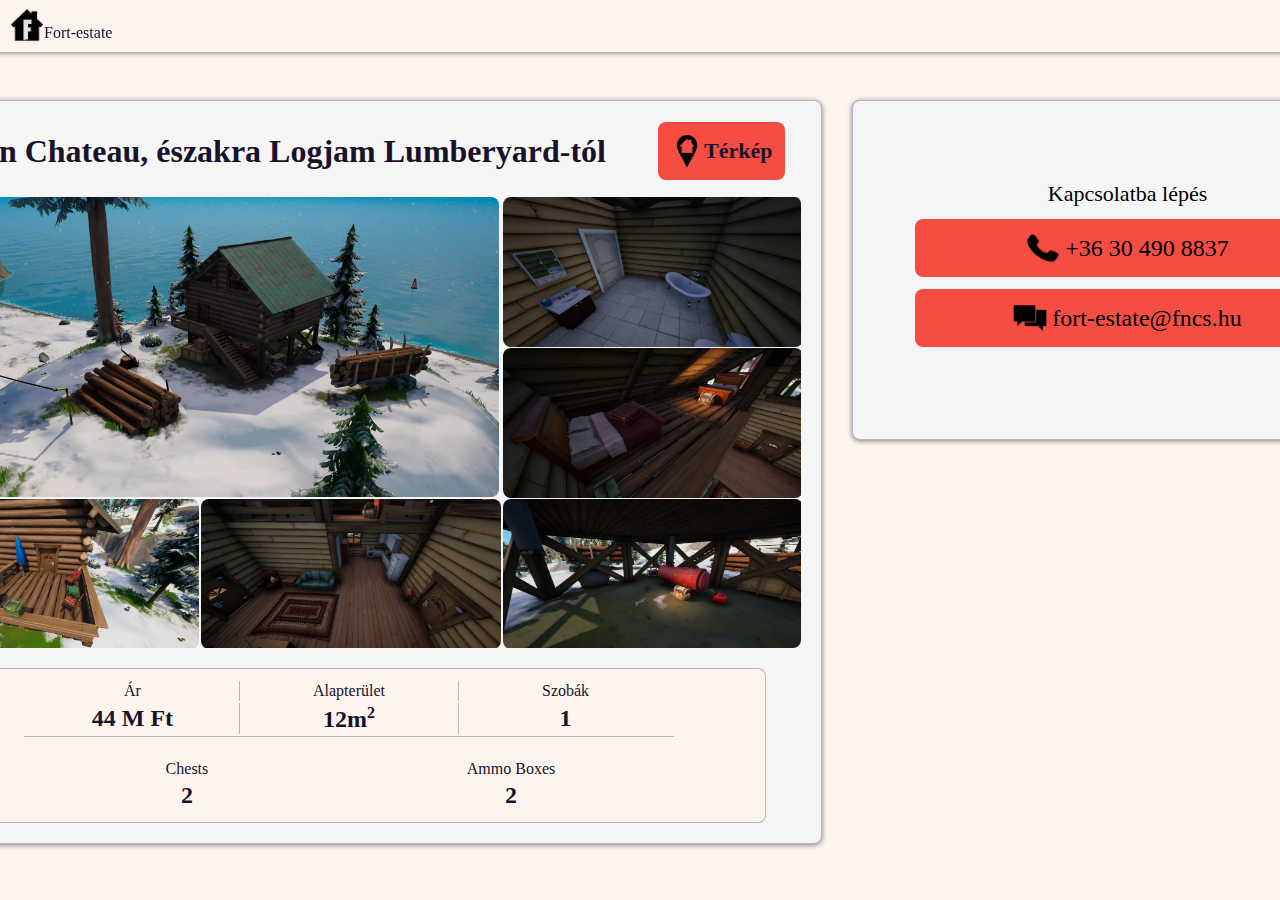
==== ChoppinChateau.html @ 63ad4fa8 "final commit" ====
<!DOCTYPE html>
<html lang="hu">
<head>
    <meta charset="UTF-8">
    <meta name="viewport" content="width=device-width, initial-scale=1.0">
    <title>Choppin Chateau</title>
    <link rel="stylesheet" href="CSS1.css">
    <link rel="stylesheet" href="CSS2.css">
    <link rel="icon" href="Images/Icons/icon.png">
</head>
<body style="height: fit-content;">
    <header>
        <a class="logo" href="index.html">
            <img src="Images/Icons/icon.png" style="width: 34px;">
            <div class="BoxText" style="align-items: end">
                Fort-estate
            </div> 
        </a>
    </header>
    <div style="height: 100px;"></div>


    <div class="mainDiv">
        <div class="shadowBox" style="width: 903px;height: min-content;padding: 20px; min-width: 903px;">

            <div class="titleBox">
                <div style="display: flex;width: fit-content;align-items: center;">
                    Choppin Chateau, északra Logjam Lumberyard-tól
                </div>
                <a href="map.html#ChoppinChateau" style="display: flex;width: fit-content;">
                    <div class="mapBtn" >
                        <img src="Images/Icons/mapicon.png" style="height: 34px;width: 34px;">
                        <div class="BoxText">Térkép</div>
                    </div>
                </a>



                
            </div>

            <div id="imageContainer" style="width: 903px;height: 452px;">

                <div>
                    <div class="imgDiv image1">
                        <img class="img" src="Images/ChoppinChateau/ChoppinChateau (3).png" style="width: 600px;">
                    </div>


                    <div class="images2">
                        <div class="imgDiv image2">
                            <img class="img" src="Images/ChoppinChateau/ChoppinChateau (2).png">
                        </div>
                        <div class="imgDiv image2">
                            <img class="img" src="Images/ChoppinChateau/ChoppinChateau (4).png">
                        </div>
                    </div>


                </div>

                <div class="images3">
                    <div class="imgDiv image3">
                        <img class="img" src="Images/ChoppinChateau/ChoppinChateau (1).png">
                    </div>
                    <div class="imgDiv image3">
                        <img class="img" src="Images/ChoppinChateau/ChoppinChateau (5).png">
                    </div>
                    <div class="imgDiv image3">
                        <img class="img" src="Images/ChoppinChateau/ChoppinChateau (6).png">
                    </div>
                </div>  
            </div>

            <div class="details">
                <table style="border-bottom: 1px solid #6359856c;">
                    <tr>
                        <td style="border-right: 1px solid #6359856c;">Ár</td>
                        <td>Alapterület</td>
                        <td style="border-left: 1px solid #6359856c;">Szobák</td>
                    </tr>
                    <tr>
                        <td style="border-right: 1px solid #6359856c;"><strong>44 M Ft</strong></td>
                        <td><strong>12m<sup>2</sup></strong></td>
                        <td style="border-left: 1px solid #6359856c;"><strong>1</strong></td>
                    </tr>
                </table>
                <div style="height: 20px;"></div>
                <table>
                    <tr>
                        <td>Chests</td><td>Ammo Boxes</td>
                    </tr>
                    <tr>
                        <td><strong>2</strong></td><td><strong>2</strong></td>
                    </tr>
                </table>
                </table>
            </div>


        </div>
        <div class="shadowBox contact" style="width: 15%;">

            <div>Kapcsolatba lépés</div>
            <div class="contactSegment"><img src="Images/Icons/phoneicon.png" style="width:34px;margin-right: 5px;">
                <div class="number">+36 30 490 8837</div>
            </div>
            <div class="contactSegment"><img src="Images/Icons/chaticon.png"  style="width:34px;margin-right: 5px;">
                <div class="number">fort-estate@fncs.hu</div>
            </div>
        </div>
    </div>


</body>
</html>
<script src="JS2.js"></script>
---- CSS1.css ----
header{
    position: fixed;
    transform: translate(-8px,-10px);
    box-shadow: 0px 1px 5px 0px rgba(0, 0, 0, 0.5);
    display: flex;
    width: 100%;
    height: min-content;
    padding: 18px;
    background-color: #FCF5EE;
    z-index: 100;
    padding-bottom: 10px;
}
body{
    background-color: #FCF5EE;
    margin: 0%;
}

.mainDiv{
    display: flex;
    justify-content: center;
    margin: auto;
}

.searchbox{
    background-color: #443C68;
    border-radius: 8px;
    padding: 12px;
    display: flex;
    justify-content: left;
    min-width: 350px;
    width: 30%;
}
.segment{
    background-color: #F5F5F5;
    color: #18122B;
    padding: 12px;
    border-radius: 8px;
    margin: 4px;
}
.searchBtn{
    padding: 12px;
    border-radius: 8px;
    margin: 4px;
    background-color: #F54D42;
    width:34px;
    height: 34px;
}
.searchBtnBtn{
    height: 33px;
    padding: 0%;
    border: none;
    margin: 0%;
    background-color: #00000000;
    color: #18122B;
}


.BoxText{
    display: flex;
    align-items: center;
    user-select: none;
    width: 100%;
    height: 100%;
}

.mapBtn{
    padding: 0%;
    border: none;
    margin: 0%;
    

    height: 34px;
    background-color: #5e5d5d;
    color: #18122B;
    font-size: 22px;
    display: flex;
    justify-items: left;

    padding: 12px;
    border-radius: 8px;
    margin: 16px;
    background-color: #F54D42;
    width:fit-content;
    height: 34px;
}


.resultsInfo{
    min-width: 450px;
    width: 40%;
    margin-top: 40px;
    font-size: 20px;
}

.shadowBox{
    border-radius: 8px;
    border: 1px solid #6359856c;
    padding: 12px;
    display: block;
    min-width: 450px;
    height: min-content;
    width: 40%;
    background-color: #F5F5F5;
    box-shadow: 0px 1px 5px 0px rgba(0, 0, 0, 0.5);
    margin-left: 15px;
    margin-right: 15px;
}

.resultImage{
    height: 150px;
    
}

.border{
    display: flex;
    height: 150px;
    width: 95%;
    border: 1px solid #635985;
    border-radius: 8px;
    overflow: hidden;
    margin: auto;
    margin-bottom: 15px;
    margin-top: 15px;
    justify-content: left;  
    background-color: #FCF5EE; 
}

.resultText{
    font-size: 20px;
    padding: 15px;
}

.price{
    color:#18122B;
}

.locationText{
    font-size: 16px;
    margin-bottom: 20px;
    display: flex;
    justify-items: left;
}
table{
    font-size: 12px;
}
.line{
    border-right: 5px solid #00000000;
}
sup{
    font-size: 8px;
}
img{
    pointer-events: none;
    user-select: none;
}
a:any-link{
    text-decoration: none;
    color: #18122B;
}

.searchBtn:hover{
    cursor:pointer;
}

.dropDownPos{
    display: none;
    position: absolute;
    top: 180px;
    z-index: 50;
}
.dropDownText{
    width: max-content;
    height: min-content;
    background-color: #00000000;
    color: #18122B;
    margin: 0%;
    width: 130px;
    text-align: left;
    user-select: none;
}

.dropdownBtn:hover{
    background-color: #F0DECB;
    cursor: pointer;
}

.dropdownBtn{
    border: none;
    background-color: #00000000;
    display: flex;
    justify-content: left;
    margin-bottom: 3px;
    margin-top: 3px;
    width: 130px;
    user-select: none;
    
}

.dropDown{
    width: 150px;
    height: 100px;
    background-color: #F5F5F5;
    color: #18122B;
    padding: 8px;
    border-radius: 8px;
    margin-left: 2px;
    border: 2px solid #6359856c;
    border-top: none;

    overflow-x: hidden;
    overflow-y: scroll;
}

#searchField:hover{
    cursor: text;
}
#searchField{
    z-index: 50;
}


#exit{
    opacity: 0%;
    display: none;
}
.exit{
    position: absolute;
    left: 0;
    top: 0;
    width: 100%;
    height: 100%;
    user-select: none;
    z-index: 49;
}

input{
    border: none;
    background-color: #00000000;
}

.front{
    z-index: 50;
}

.loc{
    width: fit-content;
}

.logo{
    display: flex;
    justify-content: left;
}

.images{
    width: 30%;
    overflow: hidden;
    height: fit-content;
}
---- CSS2.css ----
#imageContainer{
    display: flex;
    overflow: hidden;
    border-radius: 8px;
    align-items: start;
    justify-items: left;
}
.img{
    vertical-align: middle;
    width: 300px;
    pointer-events: all;
}

.imgDiv{
    overflow: hidden;
    border-radius: 8px;
    margin: 1px;
}

.image1{
    width: 600px; 
    height: 300px;
}
.image2{
    width: 300px;
    height: 150px;
}
.image3{
    width: 300px;
    height: 150px;
}

.images1{
    display: flex;
    justify-items: left;
}

.images2{
    display: flex;
    justify-items: left;
}

.images3{
    display: block;
}

.details{
    width: 90%;
    border: 1px solid #6359856c;
    border-radius: 8px;
    padding: 10px;
    margin: auto;
    margin-top: 20px;
    background-color: #FCF5EE;
}

table{
    width: 80%;
    margin: auto;
}
td{
    text-align: center;
    width: 20%;
    font-size: 16px;
    color:#18122B;
}
.cell3{
    width: 33.33%;
}

strong{
    font-size: 24px;
}

.contact{
    padding: 50px;
    padding-top: 80px;
    padding-bottom: 80px;
    text-align: center;
    font-size: 22px;
}

.contactSegment{
    background-color: #F54D42;
    padding: 12px;
    border-radius: 8px;
    font-size: 24px;
    height: 34px;
    display: flex;
    justify-content: center;
    margin: 12px;
}
.number{
    display: flex;
    align-items: center;
    height: 34px;
}

.titleBox{
    font-size: 32px;
    color: #18122B;
    margin-top: -15px;
    font-weight:600;
    display: flex;
    justify-content: space-between;
}
sup{
    font-size: 16px;
}
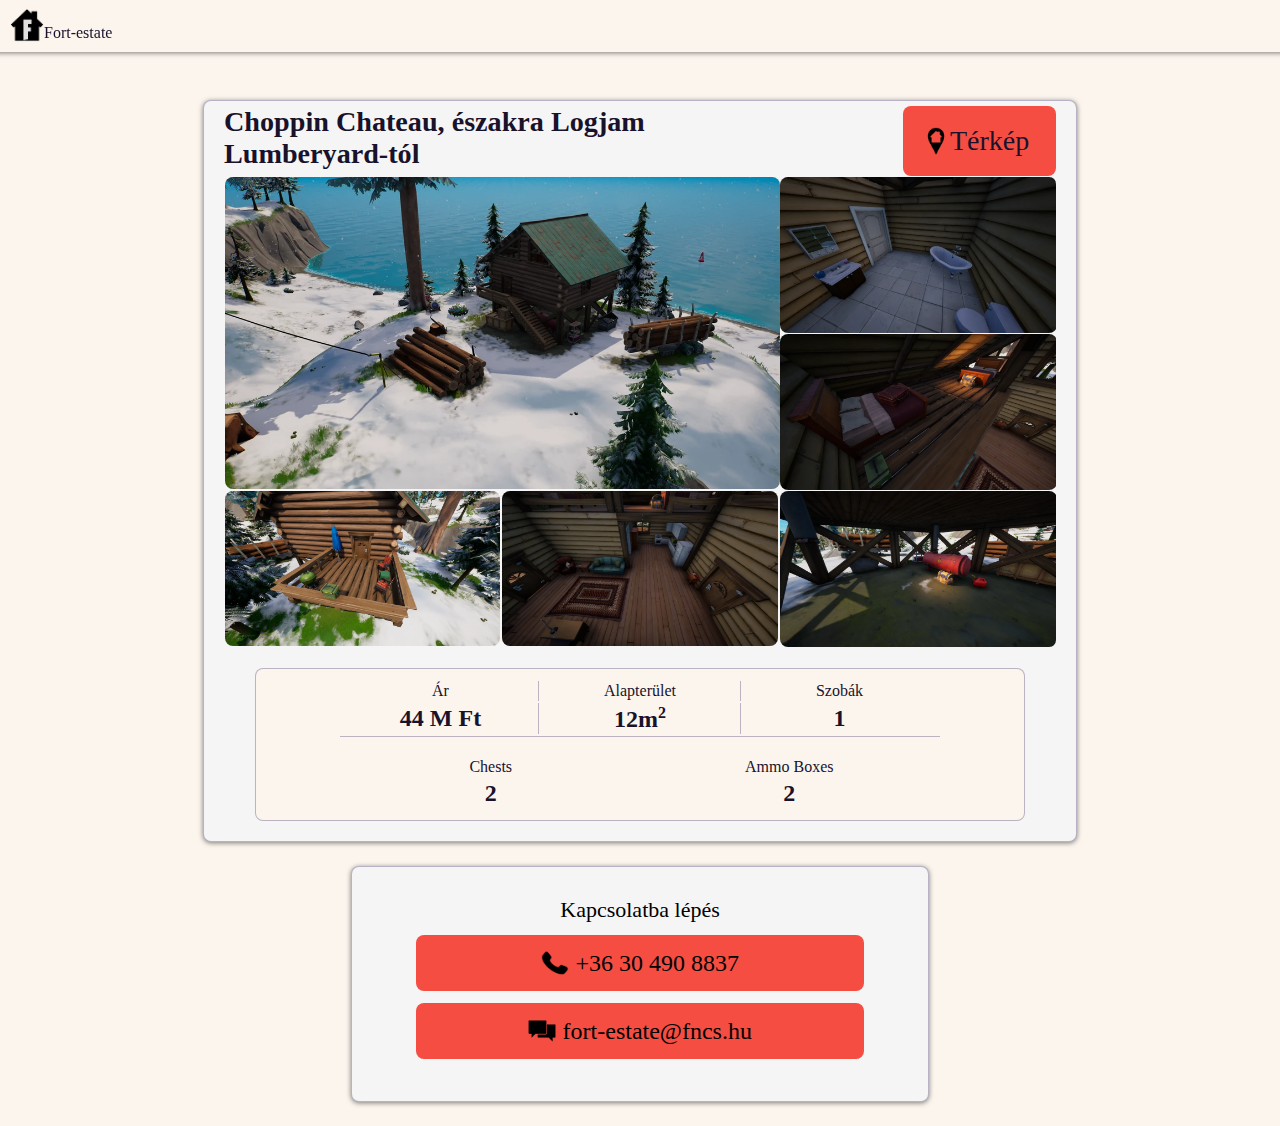
==== commit 926392e0: "test" ====
--- a/ChoppinChateau.html
+++ b/ChoppinChateau.html
@@ -21,16 +21,16 @@
 
 
     <div class="mainDiv">
-        <div class="shadowBox" style="width: 903px;height: min-content;padding: 20px; min-width: 903px;">
+        <div class="shadowBox">
 
             <div class="titleBox">
-                <div style="display: flex;width: fit-content;align-items: center;">
+                <div class="title">
                     Choppin Chateau, északra Logjam Lumberyard-tól
                 </div>
-                <a href="map.html#ChoppinChateau" style="display: flex;width: fit-content;">
-                    <div class="mapBtn" >
-                        <img src="Images/Icons/mapicon.png" style="height: 34px;width: 34px;">
-                        <div class="BoxText">Térkép</div>
+                <a href="map.html#ChoppinChateau" class="mapLink">
+                    <div class="mapBtn2" >
+                        <img src="Images/Icons/mapicon.png" class="mapIcon">
+                        <div class="MapBoxText">Térkép</div>
                     </div>
                 </a>
 
@@ -39,11 +39,11 @@
                 
             </div>
 
-            <div id="imageContainer" style="width: 903px;height: 452px;">
+            <div id="imageContainer">
 
-                <div>
+                <div class="images1">
                     <div class="imgDiv image1">
-                        <img class="img" src="Images/ChoppinChateau/ChoppinChateau (3).png" style="width: 600px;">
+                        <img class="img" src="Images/ChoppinChateau/ChoppinChateau (3).png">
                     </div>
 
 
@@ -85,7 +85,7 @@
                         <td style="border-left: 1px solid #6359856c;"><strong>1</strong></td>
                     </tr>
                 </table>
-                <div style="height: 20px;"></div>
+                <div class="space"></div>
                 <table>
                     <tr>
                         <td>Chests</td><td>Ammo Boxes</td>
@@ -99,13 +99,13 @@
 
 
         </div>
-        <div class="shadowBox contact" style="width: 15%;">
+        <div class="shadowBox contact">
 
-            <div>Kapcsolatba lépés</div>
-            <div class="contactSegment"><img src="Images/Icons/phoneicon.png" style="width:34px;margin-right: 5px;">
+            <div class="contactTitle">Kapcsolatba lépés</div>
+            <div class="contactSegment"><img src="Images/Icons/phoneicon.png" class="contactIcon">
                 <div class="number">+36 30 490 8837</div>
             </div>
-            <div class="contactSegment"><img src="Images/Icons/chaticon.png"  style="width:34px;margin-right: 5px;">
+            <div class="contactSegment"><img src="Images/Icons/chaticon.png"  class="contactIcon">
                 <div class="number">fort-estate@fncs.hu</div>
             </div>
         </div>
--- a/CSS2.css
+++ b/CSS2.css
@@ -4,10 +4,11 @@
     border-radius: 8px;
     align-items: start;
     justify-items: left;
+    width: 100%;
 }
 .img{
     vertical-align: middle;
-    width: 300px;
+    width: 100%;
     pointer-events: all;
 }
 
@@ -16,33 +17,39 @@
     border-radius: 8px;
     margin: 1px;
 }
-
 .image1{
-    width: 600px; 
-    height: 300px;
+    width: 100%; 
+    height: min-content;
 }
 .image2{
-    width: 300px;
-    height: 150px;
+    display: flex;
+    justify-content: left;
+    width: 50%; 
+    height: min-content;
 }
 .image3{
-    width: 300px;
-    height: 150px;
+    width: 100%;
+    height: min-content;
+}
+.images1{
+    width: calc((2%/3)*100);
+}
+.images2{
+    display: flex;
+}
+.images3{
+    display: block;
+    width: calc((1%/3)*100);
+    height: min-content;
 }
 
-.images1{
-    display: flex;
-    justify-items: left;
-}
-
-.images2{
-    display: flex;
-    justify-items: left;
-}
-
-.images3{
-    display: block;
-}
+.shadowBox{
+    width: 35%;
+    height: min-content;
+    padding: 20px;
+    min-width: 0%;
+    transition-duration: 1s;
+}  
 
 .details{
     width: 90%;
@@ -61,7 +68,7 @@
 td{
     text-align: center;
     width: 20%;
-    font-size: 16px;
+    font-size: min(2.2vw, 16px);
     color:#18122B;
 }
 .cell3{
@@ -69,41 +76,123 @@
 }
 
 strong{
-    font-size: 24px;
+    font-size: min(2.2vw, 24px);
 }
 
+
 .contact{
-    padding: 50px;
-    padding-top: 80px;
-    padding-bottom: 80px;
+    padding: 5vw;
+    padding-top: 3vw;
+    padding-bottom: 3vw;
     text-align: center;
-    font-size: 22px;
+    width: 15%;
+    transition-duration: 0s;
 }
-
+.contactTitle{
+    font-size: min(2.5vw, 22px);
+}
 .contactSegment{
     background-color: #F54D42;
     padding: 12px;
     border-radius: 8px;
-    font-size: 24px;
-    height: 34px;
+    height: min(2.5vw, 34px);
     display: flex;
     justify-content: center;
     margin: 12px;
+    align-items: center;
+    width: calc(100% - 24px);
+    margin-right: auto;
+    margin-left: auto;
 }
 .number{
     display: flex;
     align-items: center;
     height: 34px;
+    font-size: min(2.3vw, 24px);
+}
+
+.contactIcon{
+    width: min(2.2vw, 34px);
+    margin-right: 0.5vw;
+    height: min-content;
 }
 
 .titleBox{
-    font-size: 32px;
+
     color: #18122B;
     margin-top: -15px;
-    font-weight:600;
+    
     display: flex;
     justify-content: space-between;
+    width: 100%;
 }
 sup{
-    font-size: 16px;
+    font-size: min(1.8vw, 16px);
+}
+ 
+.title{
+    font-size: min(2.2vw, 34px);
+
+    display: flex;
+    width: calc(60% - 24px);
+    height: min-content;
+    align-items: center;
+    min-width: 0%;
+    font-weight:600;
+}
+.mapBtn2{
+    width: min(9vw,120px);
+    height: min-content;
+    display: flex;
+    margin: auto;
+    margin-right: 0%;
+    padding: 10%;
+    border-radius: 8px;
+    background-color: #F54D42;
+    align-items: center;
+}
+.mapLink{
+    display: flex;
+    width: calc(20% + 24px);
+    min-width: 0%;
+    justify-content: center;
+    justify-items: center;
+    margin: 0%;
+    margin-top: 0%;
+    margin-bottom: 0%;
+}
+.MapBoxText{
+    width: min(calc(70% * 1vw), 28px);
+    height: min-content;
+    font-size: min(2.2vw, 28px);
+    font-size: min(calc(70% * 1vw), 28px);
+}
+
+.mapIcon{
+    width: min(2.2vw, 34px);
+    height: min-content;
+}
+
+.mainDiv{
+    justify-content: center;
+}
+
+.space{
+    height: min(1.4vw, 20px);
+}
+
+@media screen and (max-width: 1700px) {
+    .shadowBox{
+        width: 65%;
+        margin: auto;
+        margin-bottom: 24px;
+    }
+    .contact{
+        width: 35%;
+        padding-top: 30px;
+        padding-bottom: 30px;
+    }
+    .mainDiv{
+        display: block;
+    }
 }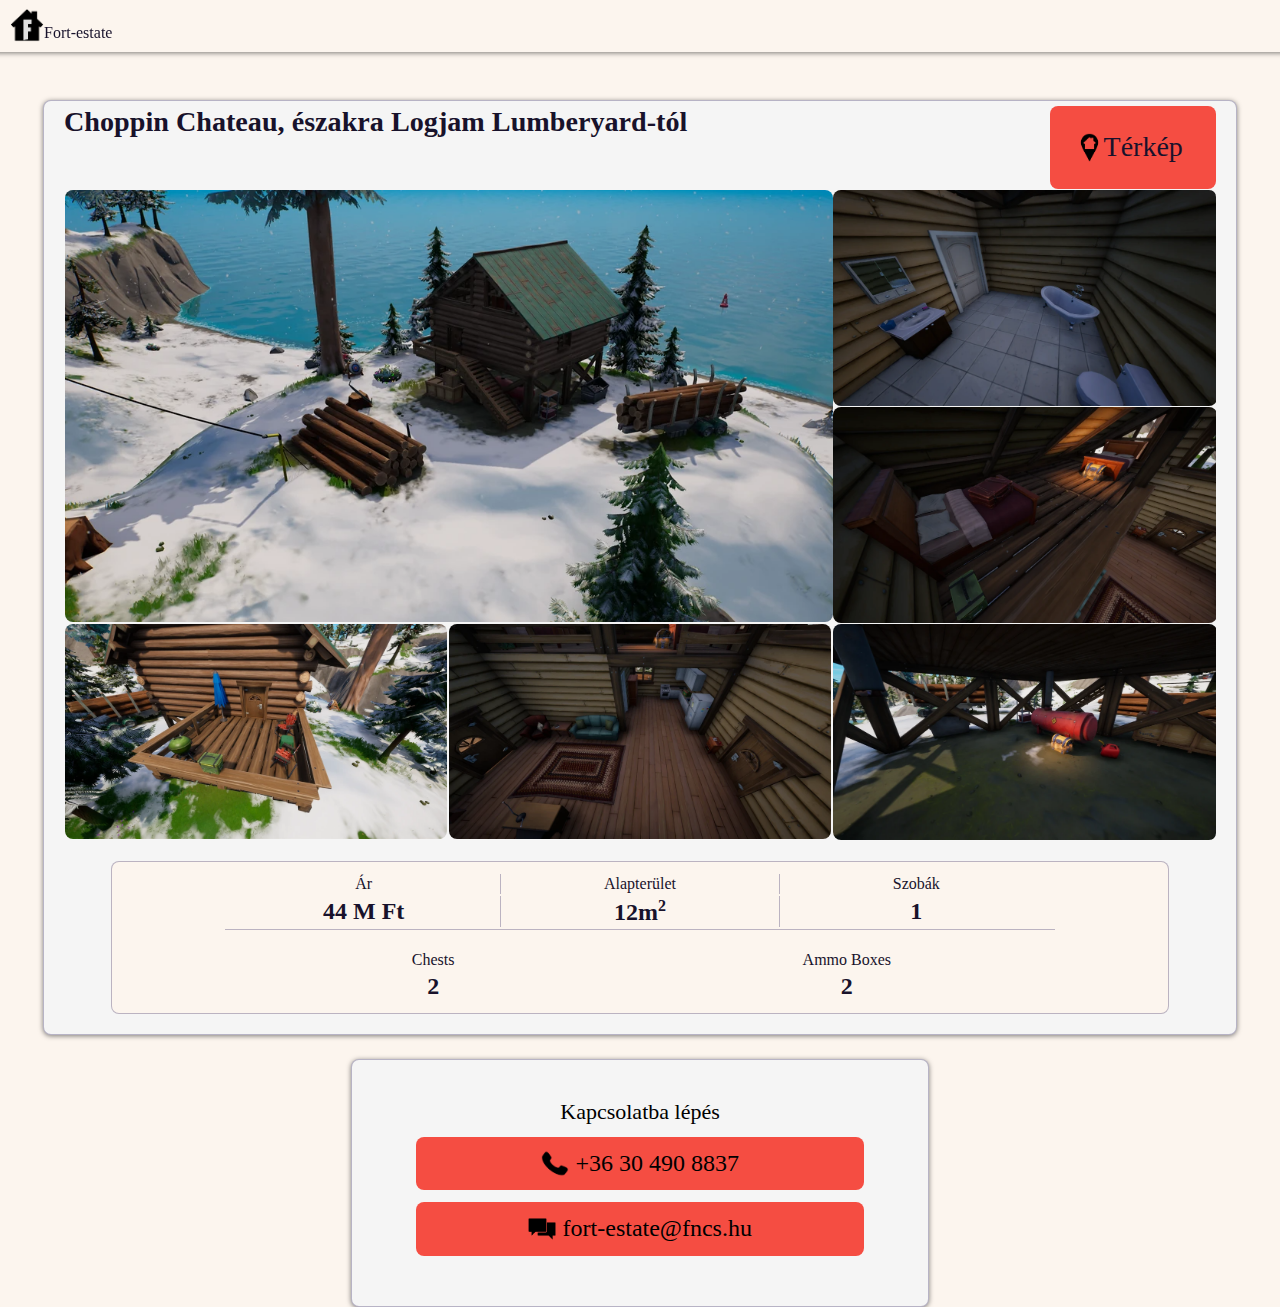
==== commit efa9633b: "commit" ====
--- a/ChoppinChateau.html
+++ b/ChoppinChateau.html
@@ -4,11 +4,10 @@
     <meta charset="UTF-8">
     <meta name="viewport" content="width=device-width, initial-scale=1.0">
     <title>Choppin Chateau</title>
-    <link rel="stylesheet" href="CSS1.css">
     <link rel="stylesheet" href="CSS2.css">
     <link rel="icon" href="Images/Icons/icon.png">
 </head>
-<body style="height: fit-content;">
+<body style="height: fit-content; width: 100%;">
     <header>
         <a class="logo" href="index.html">
             <img src="Images/Icons/icon.png" style="width: 34px;">
@@ -80,17 +79,17 @@
                         <td style="border-left: 1px solid #6359856c;">Szobák</td>
                     </tr>
                     <tr>
-                        <td style="border-right: 1px solid #6359856c;"><strong>44 M Ft</strong></td>
-                        <td><strong>12m<sup>2</sup></strong></td>
+                        <td style="border-right: 1px solid #6359856c;"><strong id="price" >44 M Ft</strong></td>
+                        <td><strong  id="size" >12m<sup>2</sup></strong></td>
                         <td style="border-left: 1px solid #6359856c;"><strong>1</strong></td>
                     </tr>
                 </table>
                 <div class="space"></div>
                 <table>
-                    <tr>
+                    <tr id="otherNames">
                         <td>Chests</td><td>Ammo Boxes</td>
                     </tr>
-                    <tr>
+                    <tr id="otherValues">
                         <td><strong>2</strong></td><td><strong>2</strong></td>
                     </tr>
                 </table>
--- a/CSS2.css
+++ b/CSS2.css
@@ -1,3 +1,70 @@
+
+header{
+    position: fixed;
+    transform: translate(-8px,-10px);
+    box-shadow: 0px 1px 5px 0px rgba(0, 0, 0, 0.5);
+    display: flex;
+    width: 100%;
+    height: min-content;
+    padding: 18px;
+    background-color: #FCF5EE;
+    z-index: 100;
+    padding-bottom: 10px;
+}
+body{
+    background-color: #FCF5EE;
+    margin: 0%;
+}
+
+.mainDiv{
+    display: flex;
+    justify-content: center;
+    margin: auto;
+}
+.border{
+    display: flex;
+    height: 150px;
+    width: 95%;
+    border: 1px solid #635985;
+    border-radius: 8px;
+    overflow: hidden;
+    margin: auto;
+    margin-bottom: 15px;
+    margin-top: 15px;
+    justify-content: left;  
+    background-color: #FCF5EE; 
+    min-width: fit-content;
+}
+.logo{
+    display: flex;
+    justify-content: left;
+}
+.BoxText{
+    display: flex;
+    align-items: center;
+    user-select: none;
+    width: 100%;
+    height: 100%;
+}
+a:any-link{
+    text-decoration: none;
+    color: #18122B;
+}
+
+.shadowBox{
+    border-radius: 8px;
+    border: 1px solid #6359856c;
+    padding: 12px;
+    display: block;
+    min-width: 0px;
+    height: min-content;
+    width: 650px;
+    background-color: #F5F5F5;
+    box-shadow: 0px 1px 5px 0px rgba(0, 0, 0, 0.5);
+    margin-left: 15px;
+    margin-right: 15px;
+}
+
 #imageContainer{
     display: flex;
     overflow: hidden;
@@ -44,11 +111,11 @@
 }
 
 .shadowBox{
-    width: 35%;
+    width: 900px;
     height: min-content;
     padding: 20px;
-    min-width: 0%;
-    transition-duration: 1s;
+    transition-duration: 0s;
+    min-width: 900px;
 }  
 
 .details{
@@ -63,12 +130,13 @@
 
 table{
     width: 80%;
+
     margin: auto;
 }
 td{
     text-align: center;
     width: 20%;
-    font-size: min(2.2vw, 16px);
+    font-size: 16px;
     color:#18122B;
 }
 .cell3{
@@ -76,26 +144,27 @@
 }
 
 strong{
-    font-size: min(2.2vw, 24px);
+    font-size: 24px;
 }
 
 
 .contact{
-    padding: 5vw;
-    padding-top: 3vw;
-    padding-bottom: 3vw;
+    padding: 10px;
+    padding-top: 30px;
+    padding-bottom: 30px;
     text-align: center;
-    width: 15%;
+    width: 300px;
     transition-duration: 0s;
+    min-width: 300px;
 }
 .contactTitle{
-    font-size: min(2.5vw, 22px);
+    font-size: 22px;
 }
 .contactSegment{
     background-color: #F54D42;
     padding: 12px;
     border-radius: 8px;
-    height: min(2.5vw, 34px);
+    height: 34px;
     display: flex;
     justify-content: center;
     margin: 12px;
@@ -107,13 +176,13 @@
 .number{
     display: flex;
     align-items: center;
-    height: 34px;
-    font-size: min(2.3vw, 24px);
+    height: fit-content;
+    font-size: 24px;
 }
 
 .contactIcon{
-    width: min(2.2vw, 34px);
-    margin-right: 0.5vw;
+    width: 34px;
+    margin-right: 5px;
     height: min-content;
 }
 
@@ -127,21 +196,20 @@
     width: 100%;
 }
 sup{
-    font-size: min(1.8vw, 16px);
+    font-size: 16px;
 }
  
 .title{
-    font-size: min(2.2vw, 34px);
+    font-size: 34px;
 
     display: flex;
     width: calc(60% - 24px);
     height: min-content;
     align-items: center;
-    min-width: 0%;
     font-weight:600;
 }
 .mapBtn2{
-    width: min(9vw,120px);
+    width: 120px;
     height: min-content;
     display: flex;
     margin: auto;
@@ -154,7 +222,6 @@
 .mapLink{
     display: flex;
     width: calc(20% + 24px);
-    min-width: 0%;
     justify-content: center;
     justify-items: center;
     margin: 0%;
@@ -162,14 +229,14 @@
     margin-bottom: 0%;
 }
 .MapBoxText{
-    width: min(calc(70% * 1vw), 28px);
-    height: min-content;
-    font-size: min(2.2vw, 28px);
-    font-size: min(calc(70% * 1vw), 28px);
+    width: 28px;
+    height: min-content;
+    font-size: 28px;
+    font-size: 28px;
 }
 
 .mapIcon{
-    width: min(2.2vw, 34px);
+    width: 34px;
     height: min-content;
 }
 
@@ -178,21 +245,67 @@
 }
 
 .space{
-    height: min(1.4vw, 20px);
-}
-
-@media screen and (max-width: 1700px) {
+    height: 20px;
+}
+html{
+    width: 100%;
+}
+@media screen and (max-width: 1300px) {
     .shadowBox{
-        width: 65%;
+        width: 90%;
         margin: auto;
-        margin-bottom: 24px;
+        margin-bottom: min(2vw, 24px);
+        min-width: 0px;
     }
     .contact{
         width: 35%;
-        padding-top: 30px;
-        padding-bottom: 30px;
+        min-width: 0%;
+        padding: 5vw;
+        padding-top: 3vw;
+        padding-bottom: 3vw;
+        margin: auto;
     }
     .mainDiv{
         display: block;
+        min-width: 0px;
+    }
+    td{
+        font-size: min(2.2vw, 16px);
+    }
+    strong{
+        font-size: min(2.2vw, 24px);
+    }
+    .contactTitle{
+        font-size: min(2.5vw, 22px);
+    }
+    .number{
+        font-size: min(2.3vw, 24px);
+    }
+    .contactIcon{
+        width: min(2.2vw, 34px);
+        margin-right: 0.5vw;
+    }
+    .contactSegment{
+        height: min(2.3vw, 34px);
+    }
+    sup{
+        font-size: min(1.8vw, 16px);
+    }
+    .title{
+        font-size: min(2.2vw, 34px);
+    }
+    .mapBtn2{
+        width: min(9vw,120px);
+    }
+    .MapBoxText{
+        width: min(calc(70% * 1vw), 28px);
+        height: min-content;
+        font-size: min(2.5vw, 28px);
+    }
+    .mapIcon{
+        width: min(2.2vw, 34px);
+    }
+    .space{
+        height: min(1.4vw, 20px);
     }
 }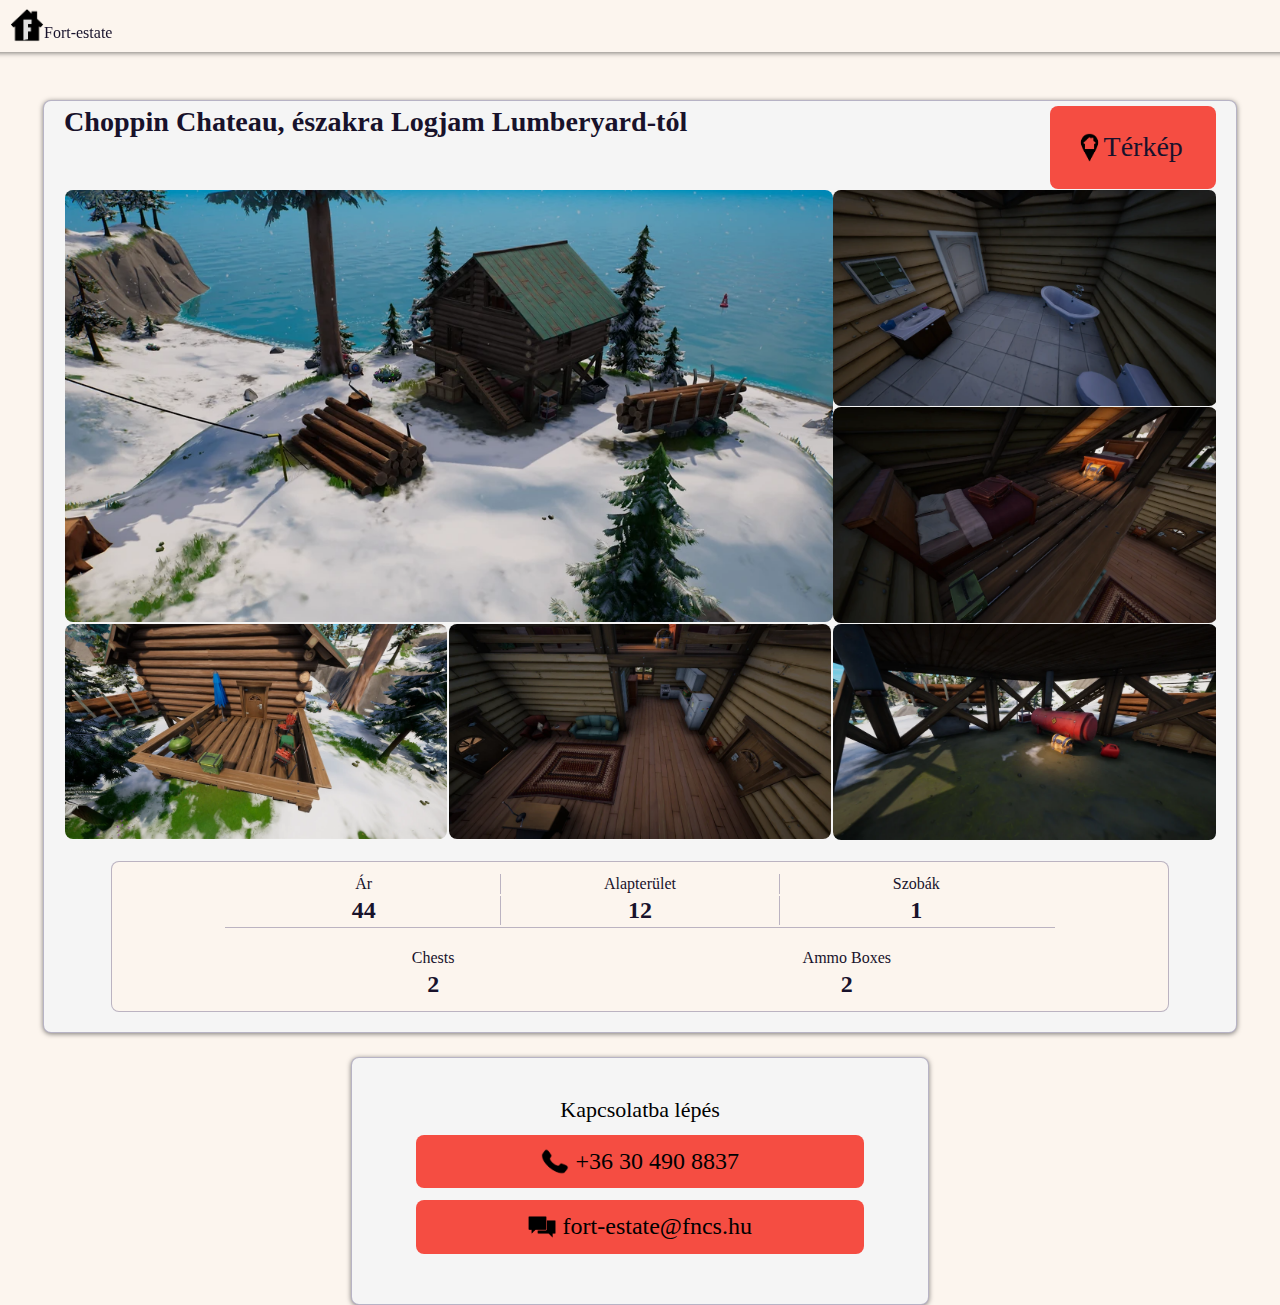
==== commit cc97e056: "c" ====
--- a/ChoppinChateau.html
+++ b/ChoppinChateau.html
@@ -113,4 +113,5 @@
 
 </body>
 </html>
-<script src="JS2.js"></script>+<script src="JS2.js"></script>
+<script src="JS4.js"></script>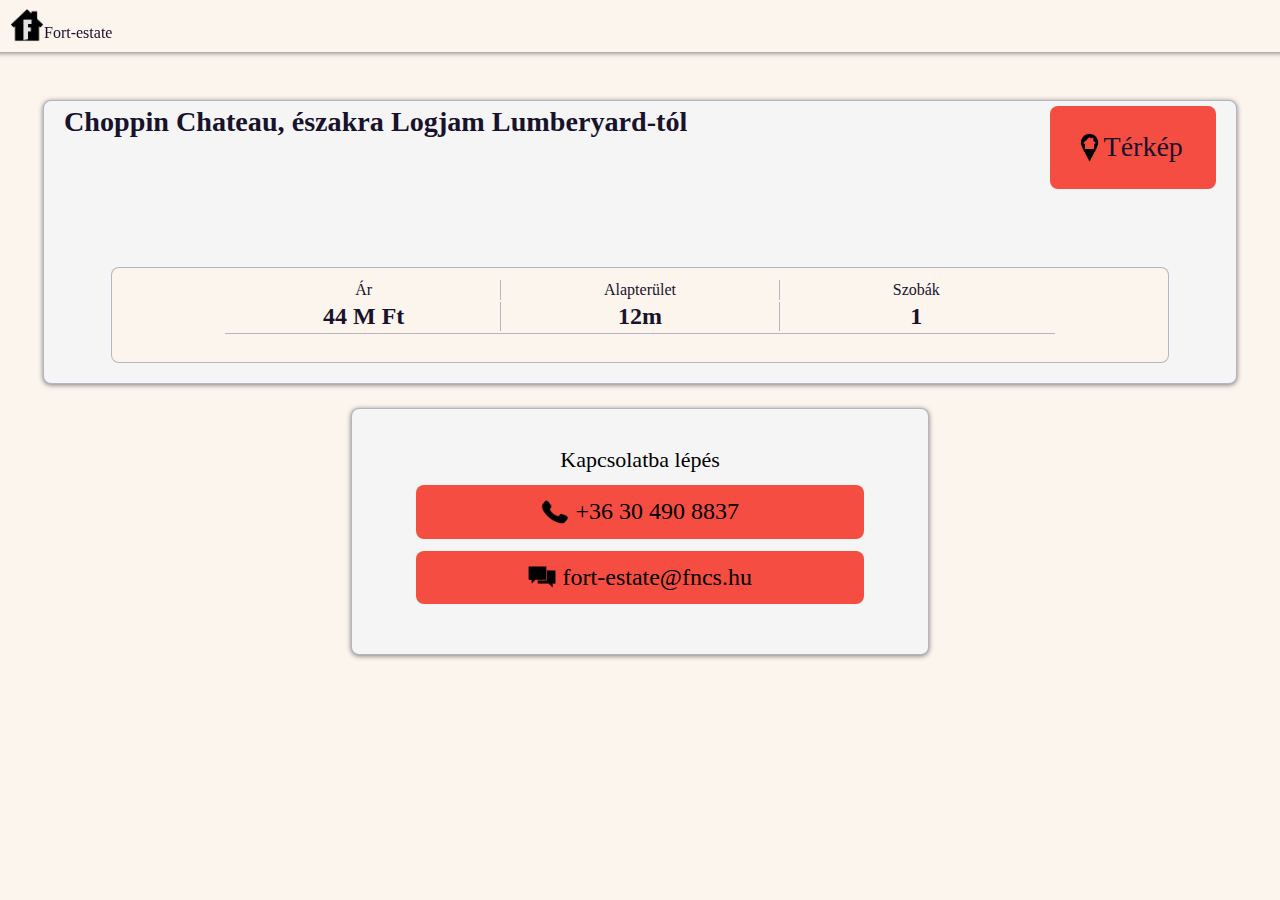
==== commit d962f268: "f" ====
--- a/ChoppinChateau.html
+++ b/ChoppinChateau.html
@@ -24,7 +24,7 @@
 
             <div class="titleBox">
                 <div class="title">
-                    Choppin Chateau, északra Logjam Lumberyard-tól
+                    x
                 </div>
                 <a href="map.html#ChoppinChateau" class="mapLink">
                     <div class="mapBtn2" >
@@ -42,16 +42,16 @@
 
                 <div class="images1">
                     <div class="imgDiv image1">
-                        <img class="img" src="Images/ChoppinChateau/ChoppinChateau (3).png">
+                        <img class="img" src="">
                     </div>
 
 
                     <div class="images2">
                         <div class="imgDiv image2">
-                            <img class="img" src="Images/ChoppinChateau/ChoppinChateau (2).png">
+                            <img class="img" src="">
                         </div>
                         <div class="imgDiv image2">
-                            <img class="img" src="Images/ChoppinChateau/ChoppinChateau (4).png">
+                            <img class="img" src="">
                         </div>
                     </div>
 
@@ -60,13 +60,13 @@
 
                 <div class="images3">
                     <div class="imgDiv image3">
-                        <img class="img" src="Images/ChoppinChateau/ChoppinChateau (1).png">
+                        <img class="img" src="">
                     </div>
                     <div class="imgDiv image3">
-                        <img class="img" src="Images/ChoppinChateau/ChoppinChateau (5).png">
+                        <img class="img" src="">
                     </div>
                     <div class="imgDiv image3">
-                        <img class="img" src="Images/ChoppinChateau/ChoppinChateau (6).png">
+                        <img class="img" src="">
                     </div>
                 </div>  
             </div>
@@ -79,18 +79,18 @@
                         <td style="border-left: 1px solid #6359856c;">Szobák</td>
                     </tr>
                     <tr>
-                        <td style="border-right: 1px solid #6359856c;"><strong id="price" >44 M Ft</strong></td>
-                        <td><strong  id="size" >12m<sup>2</sup></strong></td>
-                        <td style="border-left: 1px solid #6359856c;"><strong>1</strong></td>
+                        <td style="border-right: 1px solid #6359856c;"><strong id="price" >x</strong></td>
+                        <td><strong  id="size" >x<sup>2</sup></strong></td>
+                        <td style="border-left: 1px solid #6359856c;"><strong id="rooms">x</strong></td>
                     </tr>
                 </table>
                 <div class="space"></div>
                 <table>
                     <tr id="otherNames">
-                        <td>Chests</td><td>Ammo Boxes</td>
+                        
                     </tr>
                     <tr id="otherValues">
-                        <td><strong>2</strong></td><td><strong>2</strong></td>
+                        
                     </tr>
                 </table>
                 </table>
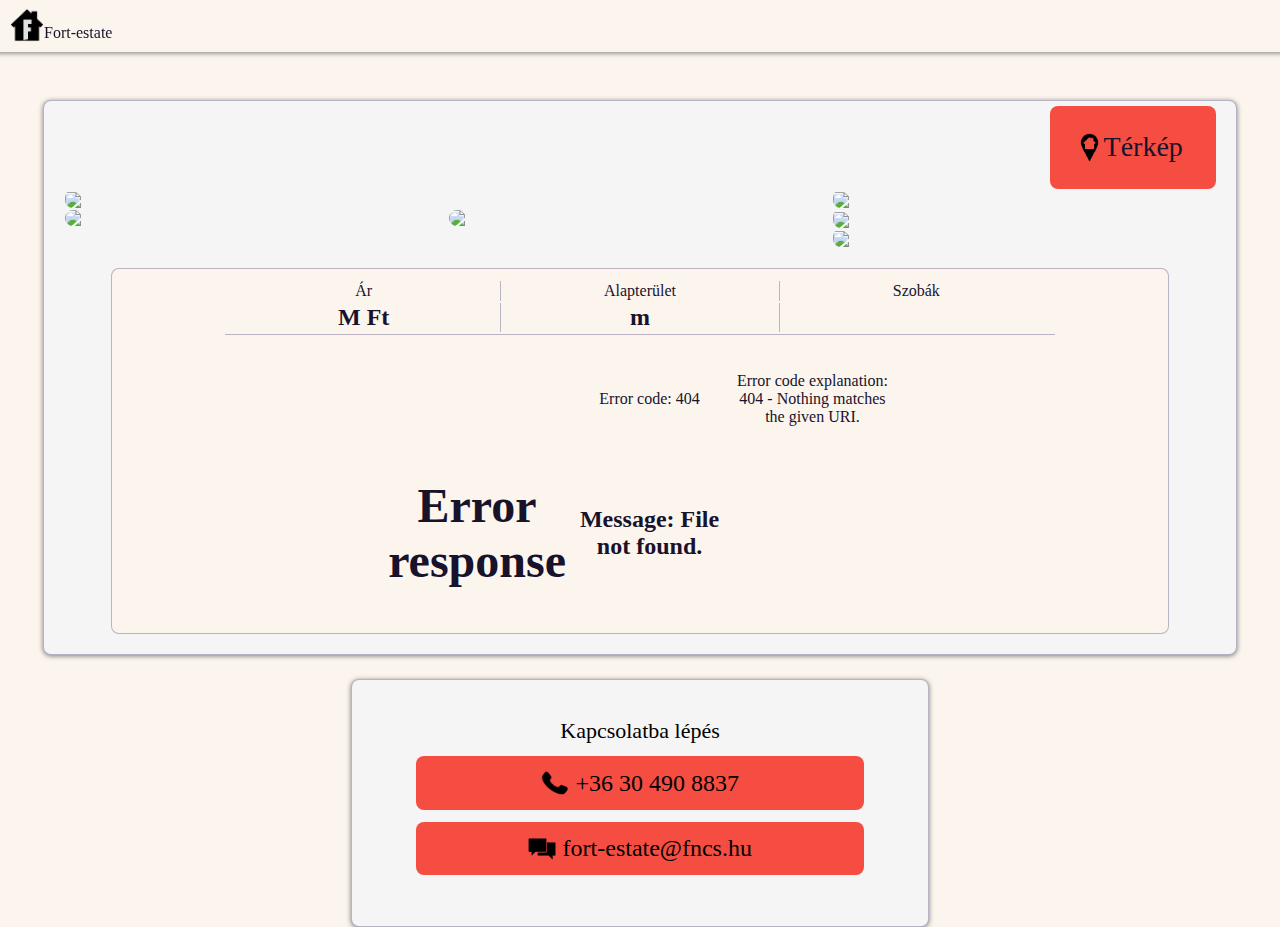
==== commit 1ebd28b8: "k" ====
--- a/ChoppinChateau.html
+++ b/ChoppinChateau.html
@@ -3,7 +3,7 @@
 <head>
     <meta charset="UTF-8">
     <meta name="viewport" content="width=device-width, initial-scale=1.0">
-    <title>Choppin Chateau</title>
+    <title>Shark Island</title>
     <link rel="stylesheet" href="CSS2.css">
     <link rel="icon" href="Images/Icons/icon.png">
 </head>
@@ -26,7 +26,7 @@
                 <div class="title">
                     x
                 </div>
-                <a href="map.html#ChoppinChateau" class="mapLink">
+                <a href="#" class="mapLink">
                     <div class="mapBtn2" >
                         <img src="Images/Icons/mapicon.png" class="mapIcon">
                         <div class="MapBoxText">Térkép</div>
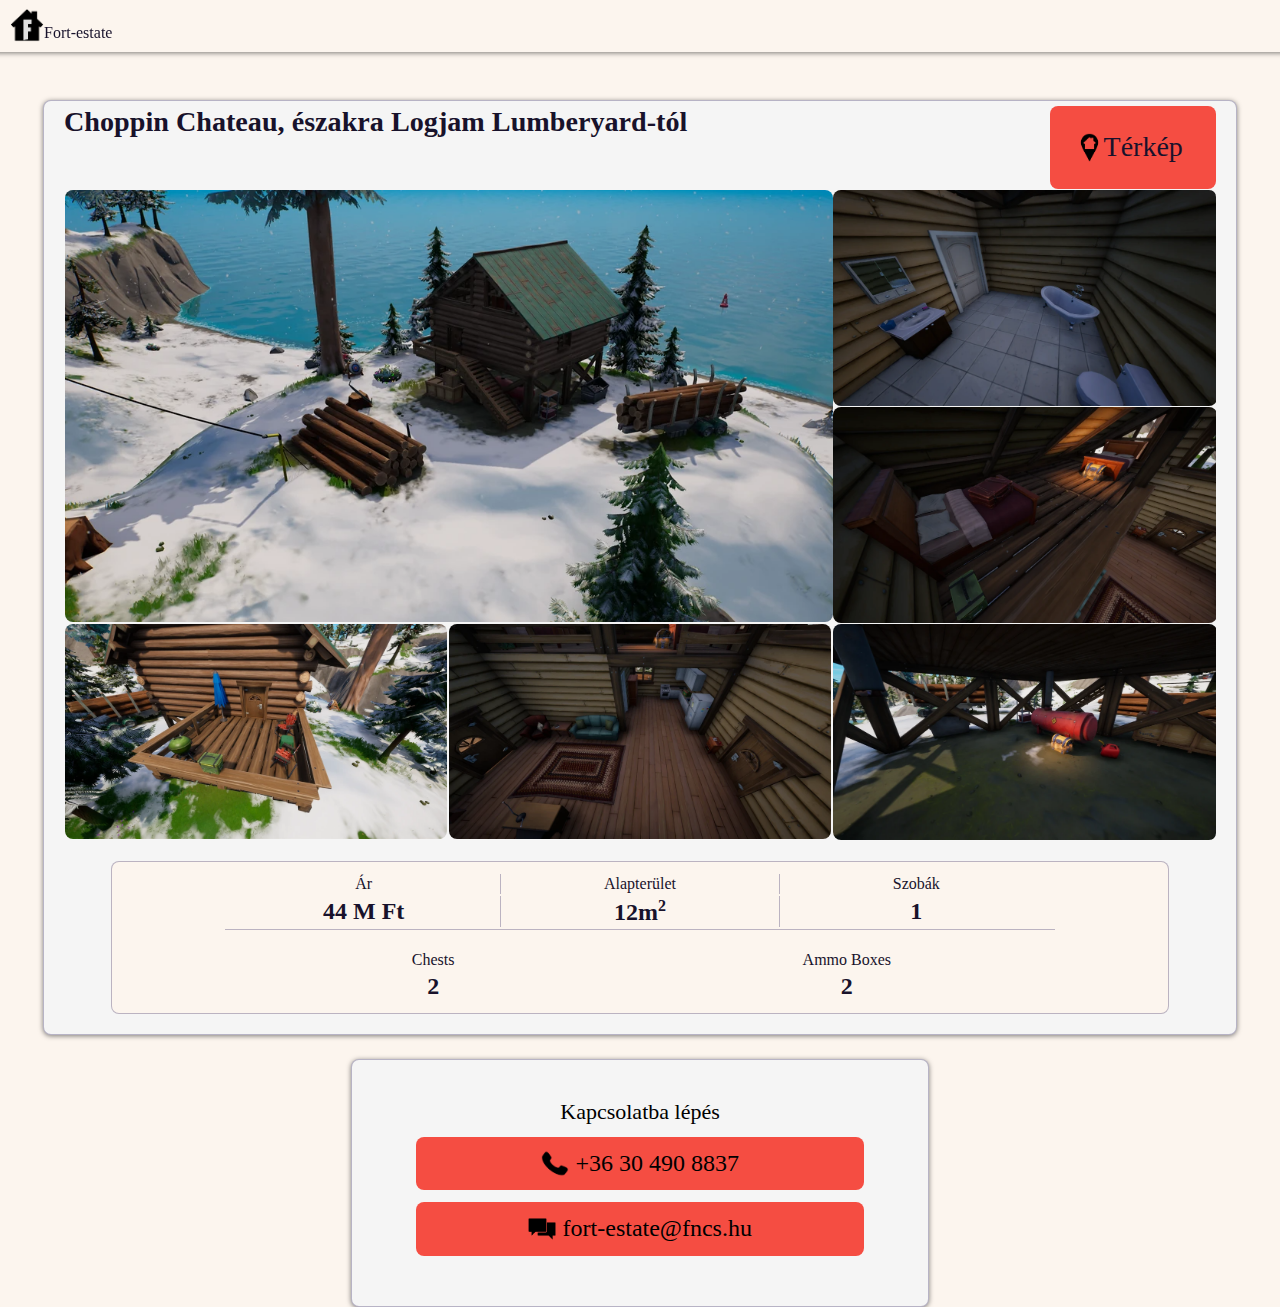
==== commit edfbf18d: "gg" ====
--- a/ChoppinChateau.html
+++ b/ChoppinChateau.html
@@ -3,7 +3,7 @@
 <head>
     <meta charset="UTF-8">
     <meta name="viewport" content="width=device-width, initial-scale=1.0">
-    <title>Shark Island</title>
+    <title>Choppin Chateau</title>
     <link rel="stylesheet" href="CSS2.css">
     <link rel="icon" href="Images/Icons/icon.png">
 </head>
